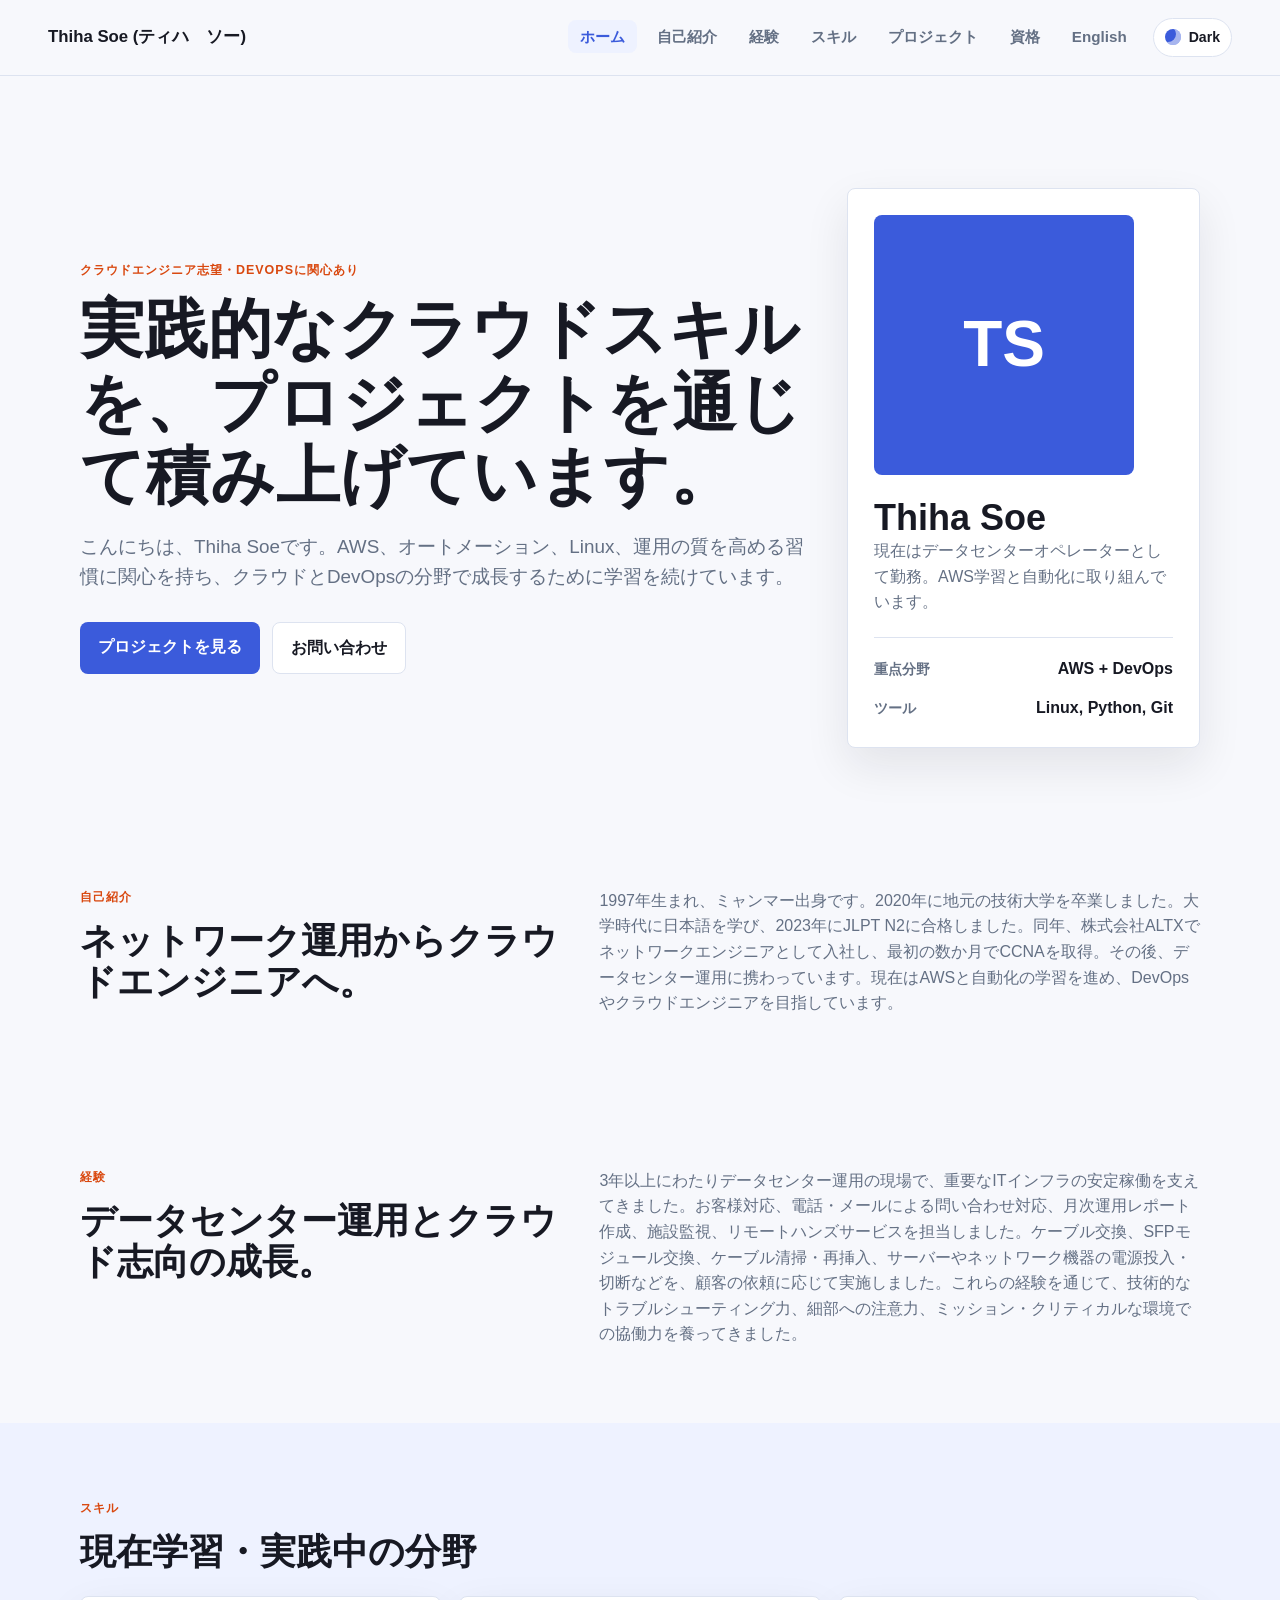
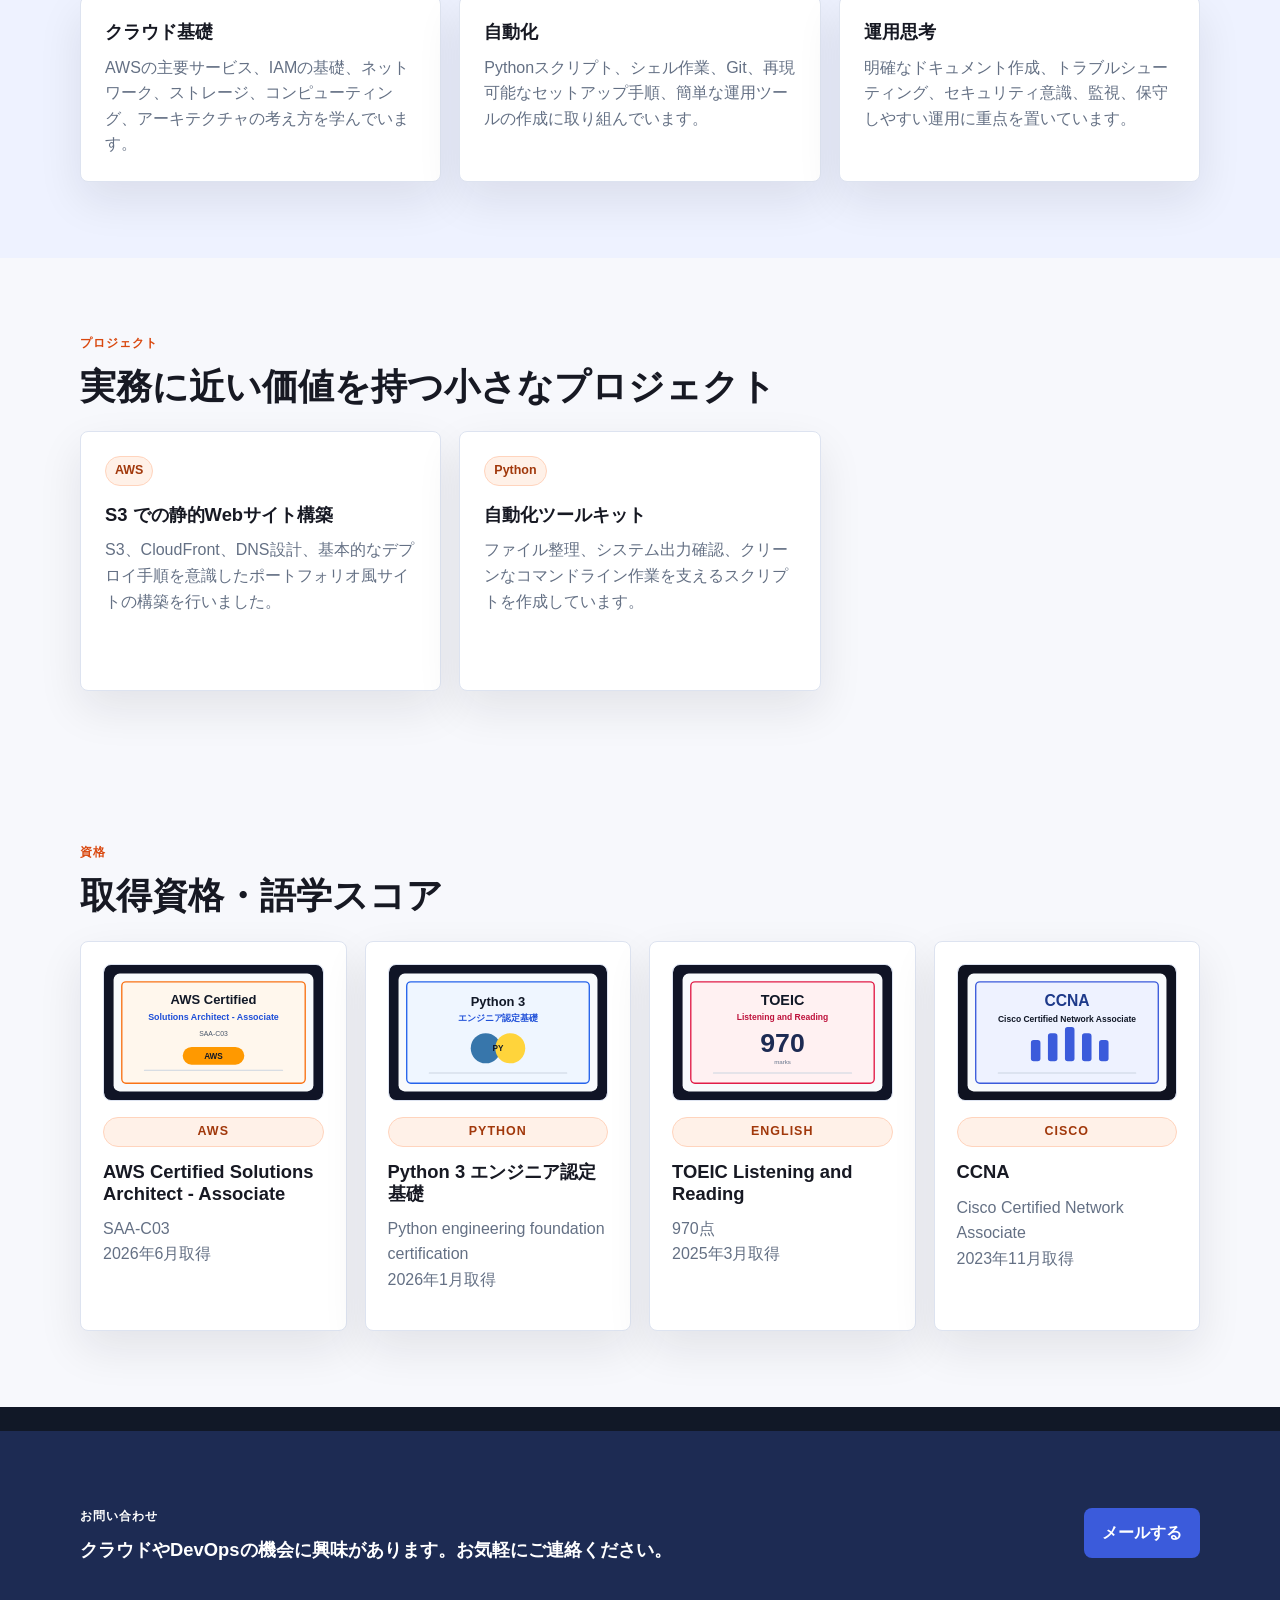
==== pages/japanese.html @ 8c1624e2 "Added Japanese version of the website add another buttom, now can change between English and Japanes" ====
<!DOCTYPE html>
<html lang="ja">
<head>
    <meta charset="UTF-8">
    <meta name="viewport" content="width=device-width, initial-scale=1.0">
    <meta name="description" content="Thiha Soeのポートフォリオ。AWS、自動化、クラウド技術への学習を紹介します。">
    <title>Thiha Soe | Japanese Portfolio</title>
    <link rel="stylesheet" href="../assets/css/style.css">
</head>
<body>
    <nav class="site-nav" aria-label="メインナビゲーション">
        <a class="brand" href="japanese.html">Thiha Soe (ティハ　ソー)</a>
        <div class="nav-actions">
            <ul>
                <li><a href="#home" aria-current="page">ホーム</a></li>
                <li><a href="#about">自己紹介</a></li>
                <li><a href="#experience">経験</a></li>
                <li><a href="#skills">スキル</a></li>
                <li><a href="#projects">プロジェクト</a></li>
                <li><a href="#certificates">資格</a></li>
                <li><a href="../index.html">English</a></li>
            </ul>
            <button class="theme-toggle" type="button" aria-label="ダークモードに切り替える" aria-pressed="false">
                <span class="theme-toggle-icon" aria-hidden="true"></span>
                <span class="theme-toggle-text">Dark</span>
            </button>
        </div>
    </nav>

    <header class="hero" id="home">
        <div class="container hero-grid">
            <div class="hero-copy">
                <p class="eyebrow">クラウドエンジニア志望・DevOpsに関心あり</p>
                <h1>実践的なクラウドスキルを、プロジェクトを通じて積み上げています。</h1>
                <p class="lead">
                    こんにちは、Thiha Soeです。AWS、オートメーション、Linux、運用の質を高める習慣に関心を持ち、クラウドとDevOpsの分野で成長するために学習を続けています。
                </p>
                <div class="hero-actions">
                    <a href="#projects" class="button primary">プロジェクトを見る</a>
                    <a href="#contact" class="button secondary">お問い合わせ</a>
                </div>
            </div>
            <div class="profile-panel" aria-label="ポートフォリオ概要">
                <div class="avatar" aria-hidden="true">TS</div>
                <div>
                    <h2>Thiha Soe</h2>
                    <p>現在はデータセンターオペレーターとして勤務。AWS学習と自動化に取り組んでいます。</p>
                </div>
                <dl class="quick-facts">
                    <div>
                        <dt>重点分野</dt>
                        <dd>AWS + DevOps</dd>
                    </div>
                    <div>
                        <dt>ツール</dt>
                        <dd>Linux, Python, Git</dd>
                    </div>
                </dl>
            </div>
        </div>
    </header>

    <main>
        <section class="section" id="about">
            <div class="container split">
                <div>
                    <p class="eyebrow">自己紹介</p>
                    <h2>ネットワーク運用からクラウドエンジニアへ。</h2>
                </div>
                <p>
                    1997年生まれ、ミャンマー出身です。2020年に地元の技術大学を卒業しました。大学時代に日本語を学び、2023年にJLPT N2に合格しました。同年、株式会社ALTXでネットワークエンジニアとして入社し、最初の数か月でCCNAを取得。その後、データセンター運用に携わっています。現在はAWSと自動化の学習を進め、DevOpsやクラウドエンジニアを目指しています。
                </p>
            </div>
        </section>

        <section class="section" id="experience">
            <div class="container split">
                <div>
                    <p class="eyebrow">経験</p>
                    <h2>データセンター運用とクラウド志向の成長。</h2>
                </div>
                <p>
                    3年以上にわたりデータセンター運用の現場で、重要なITインフラの安定稼働を支えてきました。お客様対応、電話・メールによる問い合わせ対応、月次運用レポート作成、施設監視、リモートハンズサービスを担当しました。ケーブル交換、SFPモジュール交換、ケーブル清掃・再挿入、サーバーやネットワーク機器の電源投入・切断などを、顧客の依頼に応じて実施しました。これらの経験を通じて、技術的なトラブルシューティング力、細部への注意力、ミッション・クリティカルな環境での協働力を養ってきました。
                </p>
            </div>
        </section>

        <section class="section tinted" id="skills">
            <div class="container">
                <div class="section-heading">
                    <p class="eyebrow">スキル</p>
                    <h2>現在学習・実践中の分野</h2>
                </div>
                <div class="grid three-up">
                    <article class="card">
                        <h3>クラウド基礎</h3>
                        <p>AWSの主要サービス、IAMの基礎、ネットワーク、ストレージ、コンピューティング、アーキテクチャの考え方を学んでいます。</p>
                    </article>
                    <article class="card">
                        <h3>自動化</h3>
                        <p>Pythonスクリプト、シェル作業、Git、再現可能なセットアップ手順、簡単な運用ツールの作成に取り組んでいます。</p>
                    </article>
                    <article class="card">
                        <h3>運用思考</h3>
                        <p>明確なドキュメント作成、トラブルシューティング、セキュリティ意識、監視、保守しやすい運用に重点を置いています。</p>
                    </article>
                </div>
            </div>
        </section>

        <section class="section" id="projects">
            <div class="container">
                <div class="section-heading row-heading">
                    <div>
                        <p class="eyebrow">プロジェクト</p>
                        <h2>実務に近い価値を持つ小さなプロジェクト</h2>
                    </div>
                </div>
                <div class="grid three-up">
                    <article class="card project-card">
                        <span class="tag">AWS</span>
                        <h3>S3 での静的Webサイト構築</h3>
                        <p>S3、CloudFront、DNS設計、基本的なデプロイ手順を意識したポートフォリオ風サイトの構築を行いました。</p>
                    </article>
                    <article class="card project-card">
                        <span class="tag">Python</span>
                        <h3>自動化ツールキット</h3>
                        <p>ファイル整理、システム出力確認、クリーンなコマンドライン作業を支えるスクリプトを作成しています。</p>
                    </article>
                </div>
            </div>
        </section>

        <section class="section certificates-section" id="certificates">
            <div class="container">
                <div class="section-heading">
                    <p class="eyebrow">資格</p>
                    <h2>取得資格・語学スコア</h2>
                </div>
                <div class="grid four-up">
                    <article class="certificate-card">
                        <img class="certificate-media" src="../assets/img/certificates/aws-saa-c03.svg" alt="AWS認定ソリューションアーキテクトアソシエイトの証明書プレビュー">
                        <span class="badge">AWS</span>
                        <h3>AWS Certified Solutions Architect - Associate</h3>
                        <p>SAA-C03</p>
                        <p>2026年6月取得</p>
                    </article>
                    <article class="certificate-card">
                        <img class="certificate-media" src="../assets/img/certificates/python-foundation.svg" alt="Python 3エンジニア認定基礎の証明書プレビュー">
                        <span class="badge">Python</span>
                        <h3>Python 3 エンジニア認定基礎</h3>
                        <p>Python engineering foundation certification</p>
                        <p>2026年1月取得</p>
                    </article>
                    <article class="certificate-card">
                        <img class="certificate-media" src="../assets/img/certificates/toeic-970.svg" alt="TOEIC Listening and Readingのスコア証明書プレビュー">
                        <span class="badge">English</span>
                        <h3>TOEIC Listening and Reading</h3>
                        <p>970点</p>
                        <p>2025年3月取得</p>
                    </article>
                    <article class="certificate-card">
                        <img class="certificate-media" src="../assets/img/certificates/ccna.svg" alt="CCNA証明書プレビュー">
                        <span class="badge">Cisco</span>
                        <h3>CCNA</h3>
                        <p>Cisco Certified Network Associate</p>
                        <p>2023年11月取得</p>
                    </article>
                </div>
            </div>
        </section>
    </main>

    <footer>
        <section class="section contact-band" id="contact">
            <div class="container contact-content">
                <div>
                    <p class="eyebrow">お問い合わせ</p>
                    <h3>クラウドやDevOpsの機会に興味があります。お気軽にご連絡ください。</h3>
                </div>
                <a href="mailto:thihasoe20697@gmail.com" class="button primary">メールする</a>
            </div>
        </section>
    </footer>
    <script src="../assets/js/script.js"></script>
</body>
</html>
---- assets/css/style.css ----
:root {
    color-scheme: light;
    --bg: #f7f8fc;
    --surface: #ffffff;
    --surface-soft: #eef2ff;
    --ink: #171923;
    --muted: #647084;
    --primary: #3b5bdb;
    --primary-dark: #1d2b53;
    --on-primary: #ffffff;
    --accent: #d9480f;
    --border: #dde3f0;
    --shadow: 0 18px 45px rgba(23, 25, 35, 0.09);
    --nav-bg: rgba(247, 248, 252, 0.92);
    --tag-bg: #fff1e8;
    --tag-border: #ffd4bd;
    --tag-text: #a1380b;
    --footer-bg: #111827;
    --footer-text: #cbd5e1;
}

:root[data-theme="dark"] {
    color-scheme: dark;
    --bg: #0f1220;
    --surface: #171a2e;
    --surface-soft: #1f2440;
    --ink: #f6f7fb;
    --muted: #adb7d1;
    --primary: #91a7ff;
    --primary-dark: #273469;
    --on-primary: #101426;
    --accent: #ffb86b;
    --border: #303854;
    --shadow: 0 18px 45px rgba(0, 0, 0, 0.32);
    --nav-bg: rgba(15, 18, 32, 0.94);
    --tag-bg: #33283b;
    --tag-border: #65507a;
    --tag-text: #ffd08f;
    --footer-bg: #090b14;
    --footer-text: #c8d0e6;
}

* {
    box-sizing: border-box;
    margin: 0;
    padding: 0;
}

html {
    scroll-behavior: smooth;
}

body {
    background: var(--bg);
    color: var(--ink);
    font-family: Arial, Helvetica, sans-serif;
    line-height: 1.6;
    transition: background 0.2s ease, color 0.2s ease;
}

a {
    color: inherit;
}

.site-nav {
    align-items: center;
    background: var(--nav-bg);
    border-bottom: 1px solid var(--border);
    display: flex;
    gap: 24px;
    justify-content: space-between;
    padding: 18px clamp(18px, 4vw, 48px);
    position: sticky;
    top: 0;
    z-index: 10;
}

.nav-actions {
    align-items: center;
    display: flex;
    gap: 14px;
}

.brand {
    color: var(--ink);
    font-size: 1.05rem;
    font-weight: 800;
    text-decoration: none;
}

.site-nav ul {
    display: flex;
    gap: 8px;
    list-style: none;
}

.theme-toggle {
    align-items: center;
    background: var(--surface);
    border: 1px solid var(--border);
    border-radius: 999px;
    color: var(--ink);
    cursor: pointer;
    display: inline-flex;
    font: inherit;
    font-size: 0.88rem;
    font-weight: 800;
    gap: 8px;
    min-height: 38px;
    padding: 7px 11px;
}

.theme-toggle:hover {
    border-color: var(--primary);
}

.theme-toggle-icon {
    background: var(--primary);
    border-radius: 50%;
    box-shadow: inset -5px -3px 0 rgba(255, 255, 255, 0.55);
    height: 16px;
    width: 16px;
}

:root[data-theme="dark"] .theme-toggle-icon {
    background: var(--accent);
    box-shadow: 0 0 0 4px rgba(255, 184, 107, 0.16);
}

.site-nav a:not(.brand) {
    border-radius: 8px;
    color: var(--muted);
    font-size: 0.95rem;
    font-weight: 700;
    padding: 8px 12px;
    text-decoration: none;
}

.site-nav a:hover,
.site-nav a[aria-current="page"] {
    background: var(--surface-soft);
    color: var(--primary);
}

.container {
    margin: 0 auto;
    width: min(1120px, calc(100% - 36px));
}

.hero {
    padding: clamp(56px, 9vw, 112px) 0 64px;
}

.hero-grid {
    align-items: center;
    display: grid;
    gap: 34px;
    grid-template-columns: minmax(0, 1.35fr) minmax(280px, 0.65fr);
}

.hero-copy {
    max-width: 760px;
}

.eyebrow {
    color: var(--accent);
    font-size: 0.78rem;
    font-weight: 800;
    letter-spacing: 0.08em;
    margin-bottom: 12px;
    text-transform: uppercase;
}

h1,
h2,
h3 {
    line-height: 1.15;
}

h1 {
    font-size: clamp(2.4rem, 5vw, 4.8rem);
    max-width: 840px;
}

h2 {
    font-size: clamp(1.45rem, 3vw, 2.25rem);
}

h3 {
    font-size: 1.15rem;
}

p {
    color: var(--muted);
}

.lead {
    color: var(--muted);
    font-size: clamp(1.02rem, 2vw, 1.18rem);
    margin-top: 18px;
}

.hero-actions {
    display: flex;
    flex-wrap: wrap;
    gap: 12px;
    margin-top: 30px;
}

.button {
    border-radius: 8px;
    display: inline-flex;
    font-weight: 800;
    justify-content: center;
    min-height: 46px;
    padding: 12px 18px;
    text-decoration: none;
    transition: background 0.2s ease, color 0.2s ease, transform 0.2s ease;
}

.button:hover {
    transform: translateY(-2px);
}

.button.primary {
    background: var(--primary);
    color: var(--on-primary);
}

.button.primary:hover {
    background: var(--primary-dark);
}

.button.secondary {
    background: var(--surface);
    border: 1px solid var(--border);
    color: var(--ink);
}

.profile-panel {
    background: var(--surface);
    border: 1px solid var(--border);
    border-radius: 8px;
    box-shadow: var(--shadow);
    display: grid;
    gap: 22px;
    padding: 26px;
}

.avatar {
    align-items: center;
    aspect-ratio: 1;
    background: var(--primary);
    border-radius: 8px;
    color: var(--on-primary);
    display: grid;
    font-size: clamp(2.4rem, 5vw, 4rem);
    font-weight: 900;
    justify-items: center;
    width: min(100%, 260px);
}

.quick-facts {
    border-top: 1px solid var(--border);
    display: grid;
    gap: 14px;
    padding-top: 18px;
}

.quick-facts div {
    align-items: baseline;
    display: flex;
    justify-content: space-between;
    gap: 16px;
}

.quick-facts dt {
    color: var(--muted);
    font-size: 0.86rem;
    font-weight: 700;
}

.quick-facts dd {
    color: var(--ink);
    font-weight: 800;
    text-align: right;
}

.section {
    padding: clamp(42px, 7vw, 76px) 0;
}

.page {
    min-height: 72vh;
}

.tinted {
    background: var(--surface-soft);
}

.split {
    align-items: start;
    display: grid;
    gap: 28px;
    grid-template-columns: minmax(0, 0.9fr) minmax(0, 1.1fr);
}

.section-heading {
    margin-bottom: 24px;
}

.row-heading {
    align-items: end;
    display: flex;
    gap: 18px;
    justify-content: space-between;
}

.text-link {
    color: var(--primary);
    font-weight: 800;
    text-decoration-thickness: 2px;
    text-underline-offset: 4px;
}

.grid {
    display: grid;
    gap: 18px;
}

.two-up {
    grid-template-columns: repeat(2, minmax(0, 1fr));
}

.three-up {
    grid-template-columns: repeat(3, minmax(0, 1fr));
}

.card {
    background: var(--surface);
    border: 1px solid var(--border);
    border-radius: 8px;
    box-shadow: var(--shadow);
    padding: 24px;
}

.card h2,
.card h3 {
    margin-bottom: 12px;
}

.project-card {
    display: flex;
    flex-direction: column;
    min-height: 260px;
}

.tag {
    align-items: center;
    align-self: flex-start;
    background: var(--tag-bg);
    border: 1px solid var(--tag-border);
    border-radius: 999px;
    color: var(--tag-text);
    display: inline-flex;
    font-size: 0.78rem;
    font-weight: 900;
    justify-content: center;
    margin-bottom: 18px;
    min-height: 28px;
    padding: 4px 9px;
    text-align: center;
}

.four-up {
    grid-template-columns: repeat(auto-fit, minmax(220px, 1fr));
}

.certificates-section {
    background: var(--bg);
}

.certificate-card {
    background: var(--surface);
    border: 1px solid var(--border);
    border-radius: 8px;
    box-shadow: var(--shadow);
    display: flex;
    flex-direction: column;
    min-height: 390px;
    padding: 22px;
}

.certificate-media {
    aspect-ratio: 16 / 10;
    background: var(--surface-soft);
    border: 1px solid var(--border);
    border-radius: 8px;
    display: block;
    margin-bottom: 16px;
    object-fit: cover;
    width: 100%;
}

.certificate-card .badge {
    align-items: center;
    background: var(--tag-bg);
    border: 1px solid var(--tag-border);
    border-radius: 999px;
    color: var(--tag-text);
    display: inline-flex;
    font-size: 0.78rem;
    font-weight: 900;
    justify-content: center;
    letter-spacing: 0.08em;
    margin-bottom: 14px;
    min-height: 28px;
    padding: 4px 10px;
    text-align: center;
    text-transform: uppercase;
}

.certificate-card h3 {
    margin-bottom: 12px;
}

.credential-actions {
    margin-top: auto;
    padding-top: 18px;
}

.button.small {
    font-size: 0.88rem;
    min-height: 40px;
    padding: 9px 12px;
    width: 100%;
}

.cert-icon {
    align-items: center;
    background: var(--surface-soft);
    border: 1px solid var(--border);
    border-radius: 14px;
    display: inline-flex;
    height: 54px;
    justify-content: center;
    margin-bottom: 12px;
    width: 54px;
}

.cert-icon svg {
    height: 32px;
    width: 32px;
}

.badge-row {
    display: flex;
    flex-wrap: wrap;
    gap: 8px;
    margin-top: 14px;
}

.pill {
    background: var(--surface-soft);
    border: 1px solid var(--border);
    border-radius: 999px;
    color: var(--primary);
    display: inline-block;
    font-size: 0.76rem;
    font-weight: 700;
    padding: 4px 8px;
}

.check-list,
.mini-list {
    list-style: none;
}

.check-list li,
.mini-list li {
    color: var(--muted);
    padding-left: 22px;
    position: relative;
}

.check-list li + li,
.mini-list li + li {
    margin-top: 9px;
}

.check-list li::before,
.mini-list li::before {
    background: var(--primary);
    border-radius: 50%;
    content: "";
    height: 7px;
    left: 0;
    position: absolute;
    top: 0.6em;
    width: 7px;
}

.mini-list {
    border-top: 1px solid var(--border);
    margin-top: auto;
    padding-top: 18px;
}

.timeline {
    display: grid;
    gap: 16px;
}

.timeline article {
    align-items: start;
    background: var(--surface);
    border: 1px solid var(--border);
    border-radius: 8px;
    display: grid;
    gap: 18px;
    grid-template-columns: 54px 1fr;
    padding: 20px;
}

.timeline span {
    align-items: center;
    background: var(--primary);
    border-radius: 8px;
    color: #ffffff;
    display: grid;
    font-weight: 900;
    height: 44px;
    justify-items: center;
}

.contact-band {
    background: var(--primary-dark);
}

.contact-band h2,
.contact-band .eyebrow {
    color: #ffffff;
}

.contact-content {
    align-items: center;
    display: flex;
    gap: 22px;
    justify-content: space-between;
}

footer {
    background: var(--footer-bg);
    color: #ffffff;
    padding: 24px 0;
}

footer p {
    color: var(--footer-text);
}

.footer-content {
    align-items: center;
    display: flex;
    flex-wrap: wrap;
    gap: 12px;
    justify-content: space-between;
}

@media (max-width: 860px) {
    .hero-grid,
    .split,
    .two-up,
    .three-up,
    .four-up {
        grid-template-columns: 1fr;
    }

    .profile-panel {
        max-width: 460px;
    }

    .row-heading,
    .contact-content {
        align-items: flex-start;
        flex-direction: column;
    }
}

@media (max-width: 620px) {
    .site-nav {
        align-items: flex-start;
        flex-direction: column;
    }

    .nav-actions {
        align-items: flex-start;
        flex-direction: column;
        width: 100%;
    }

    .site-nav ul {
        flex-wrap: wrap;
    }

    .button {
        width: 100%;
    }

    .hero-actions {
        width: 100%;
    }

    .quick-facts div {
        align-items: flex-start;
        flex-direction: column;
        gap: 2px;
    }

    .quick-facts dd {
        text-align: left;
    }
}
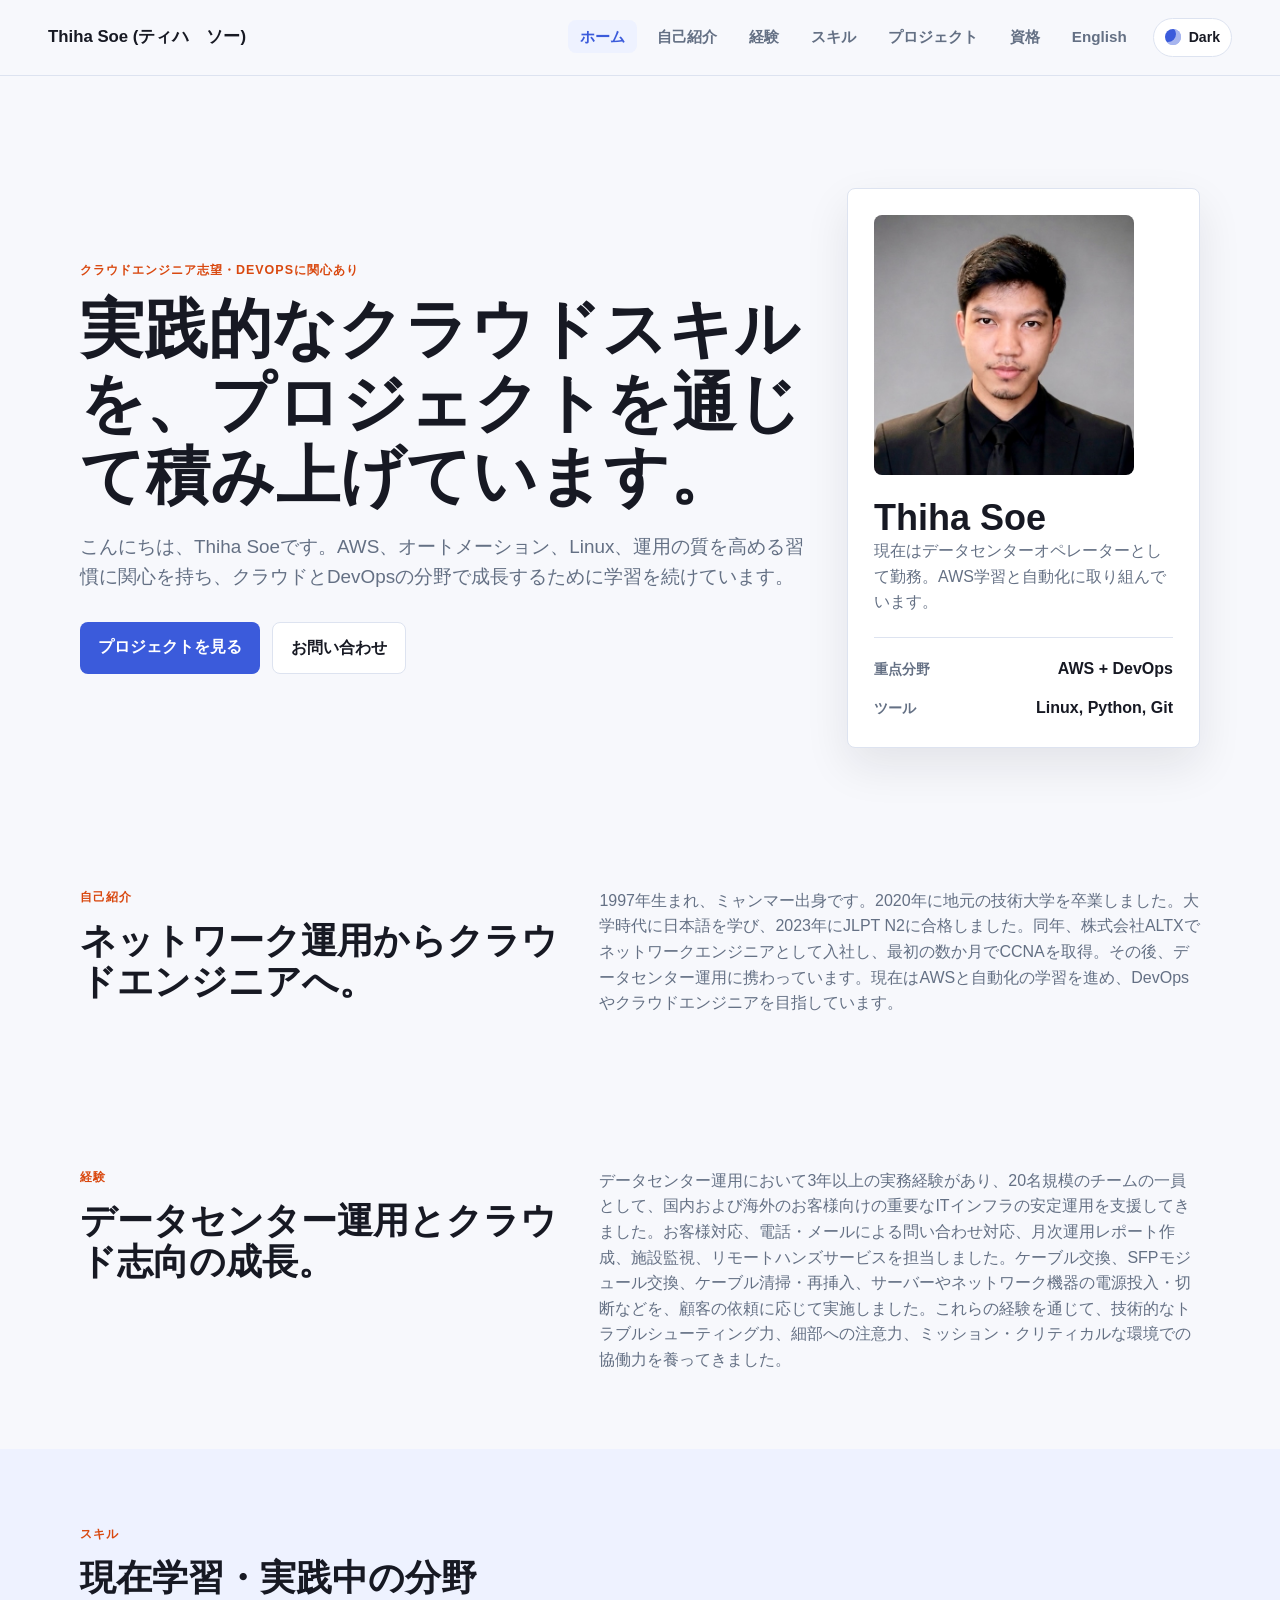
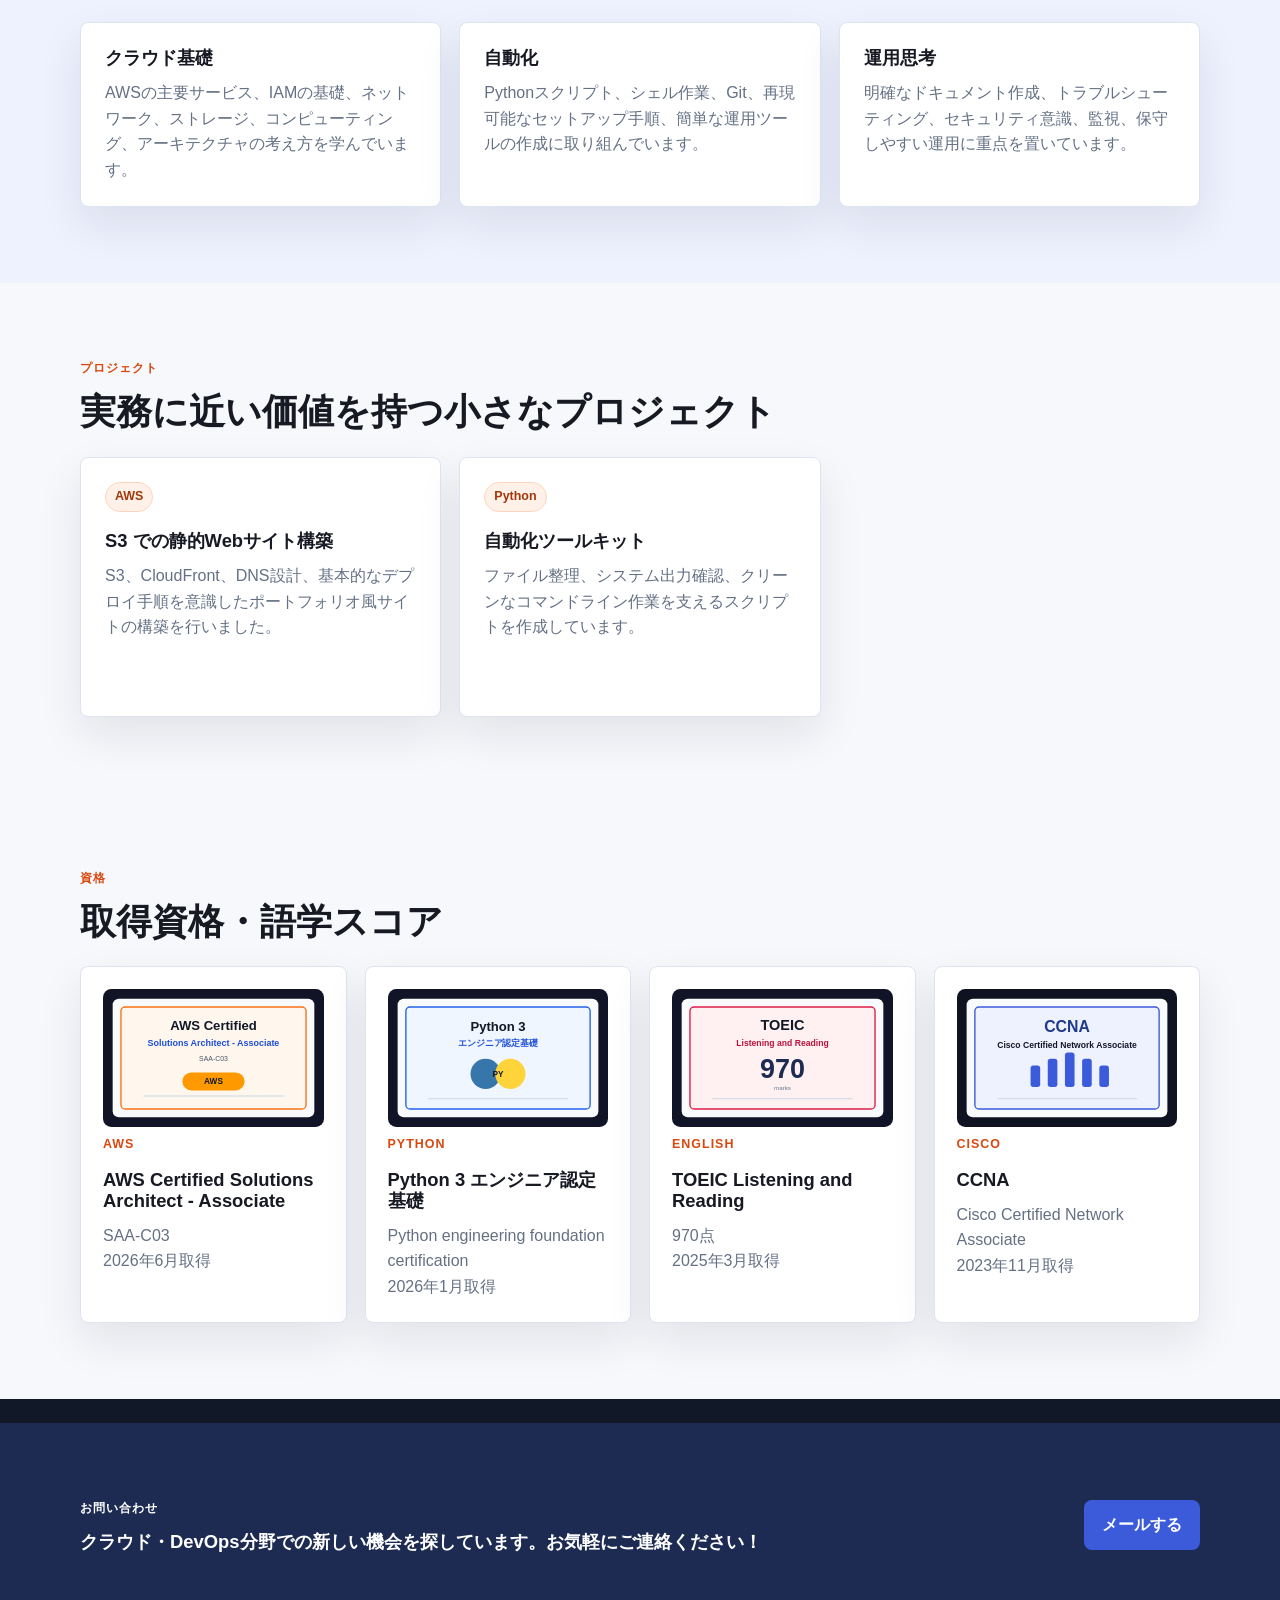
==== commit 3f899ff4: "Added domestic and international in the introduction section and ajust the border" ====
--- a/pages/japanese.html
+++ b/pages/japanese.html
@@ -41,7 +41,7 @@
                 </div>
             </div>
             <div class="profile-panel" aria-label="ポートフォリオ概要">
-                <div class="avatar" aria-hidden="true">TS</div>
+                <div class="avatar" aria-hidden="true"><img src="../assets/images/Thiha_Soe.jpeg" alt="Thiha Soe"></div>
                 <div>
                     <h2>Thiha Soe</h2>
                     <p>現在はデータセンターオペレーターとして勤務。AWS学習と自動化に取り組んでいます。</p>
@@ -80,7 +80,7 @@
                     <h2>データセンター運用とクラウド志向の成長。</h2>
                 </div>
                 <p>
-                    3年以上にわたりデータセンター運用の現場で、重要なITインフラの安定稼働を支えてきました。お客様対応、電話・メールによる問い合わせ対応、月次運用レポート作成、施設監視、リモートハンズサービスを担当しました。ケーブル交換、SFPモジュール交換、ケーブル清掃・再挿入、サーバーやネットワーク機器の電源投入・切断などを、顧客の依頼に応じて実施しました。これらの経験を通じて、技術的なトラブルシューティング力、細部への注意力、ミッション・クリティカルな環境での協働力を養ってきました。
+                    データセンター運用において3年以上の実務経験があり、20名規模のチームの一員として、国内および海外のお客様向けの重要なITインフラの安定運用を支援してきました。お客様対応、電話・メールによる問い合わせ対応、月次運用レポート作成、施設監視、リモートハンズサービスを担当しました。ケーブル交換、SFPモジュール交換、ケーブル清掃・再挿入、サーバーやネットワーク機器の電源投入・切断などを、顧客の依頼に応じて実施しました。これらの経験を通じて、技術的なトラブルシューティング力、細部への注意力、ミッション・クリティカルな環境での協働力を養ってきました。
                 </p>
             </div>
         </section>
@@ -176,7 +176,7 @@
             <div class="container contact-content">
                 <div>
                     <p class="eyebrow">お問い合わせ</p>
-                    <h3>クラウドやDevOpsの機会に興味があります。お気軽にご連絡ください。</h3>
+                    <h3>クラウド・DevOps分野での新しい機会を探しています。お気軽にご連絡ください！</h3>
                 </div>
                 <a href="mailto:thihasoe20697@gmail.com" class="button primary">メールする</a>
             </div>
--- a/assets/css/style.css
+++ b/assets/css/style.css
@@ -257,7 +257,16 @@
     font-size: clamp(2.4rem, 5vw, 4rem);
     font-weight: 900;
     justify-items: center;
+    overflow: hidden;
     width: min(100%, 260px);
+}
+
+.avatar img {
+    display: block;
+    height: 100%;
+    object-fit: cover;
+    object-position: center;
+    width: 100%;
 }
 
 .quick-facts {
@@ -373,7 +382,7 @@
 }
 
 .four-up {
-    grid-template-columns: repeat(auto-fit, minmax(220px, 1fr));
+    grid-template-columns: repeat(4, minmax(0, 1fr));
 }
 
 .certificates-section {
@@ -385,90 +394,22 @@
     border: 1px solid var(--border);
     border-radius: 8px;
     box-shadow: var(--shadow);
-    display: flex;
-    flex-direction: column;
-    min-height: 390px;
+    min-height: 190px;
     padding: 22px;
 }
 
-.certificate-media {
-    aspect-ratio: 16 / 10;
-    background: var(--surface-soft);
-    border: 1px solid var(--border);
-    border-radius: 8px;
+.certificate-card span {
+    color: var(--accent);
     display: block;
-    margin-bottom: 16px;
-    object-fit: cover;
-    width: 100%;
-}
-
-.certificate-card .badge {
-    align-items: center;
-    background: var(--tag-bg);
-    border: 1px solid var(--tag-border);
-    border-radius: 999px;
-    color: var(--tag-text);
-    display: inline-flex;
     font-size: 0.78rem;
     font-weight: 900;
-    justify-content: center;
     letter-spacing: 0.08em;
     margin-bottom: 14px;
-    min-height: 28px;
-    padding: 4px 10px;
-    text-align: center;
     text-transform: uppercase;
 }
 
 .certificate-card h3 {
     margin-bottom: 12px;
-}
-
-.credential-actions {
-    margin-top: auto;
-    padding-top: 18px;
-}
-
-.button.small {
-    font-size: 0.88rem;
-    min-height: 40px;
-    padding: 9px 12px;
-    width: 100%;
-}
-
-.cert-icon {
-    align-items: center;
-    background: var(--surface-soft);
-    border: 1px solid var(--border);
-    border-radius: 14px;
-    display: inline-flex;
-    height: 54px;
-    justify-content: center;
-    margin-bottom: 12px;
-    width: 54px;
-}
-
-.cert-icon svg {
-    height: 32px;
-    width: 32px;
-}
-
-.badge-row {
-    display: flex;
-    flex-wrap: wrap;
-    gap: 8px;
-    margin-top: 14px;
-}
-
-.pill {
-    background: var(--surface-soft);
-    border: 1px solid var(--border);
-    border-radius: 999px;
-    color: var(--primary);
-    display: inline-block;
-    font-size: 0.76rem;
-    font-weight: 700;
-    padding: 4px 8px;
 }
 
 .check-list,
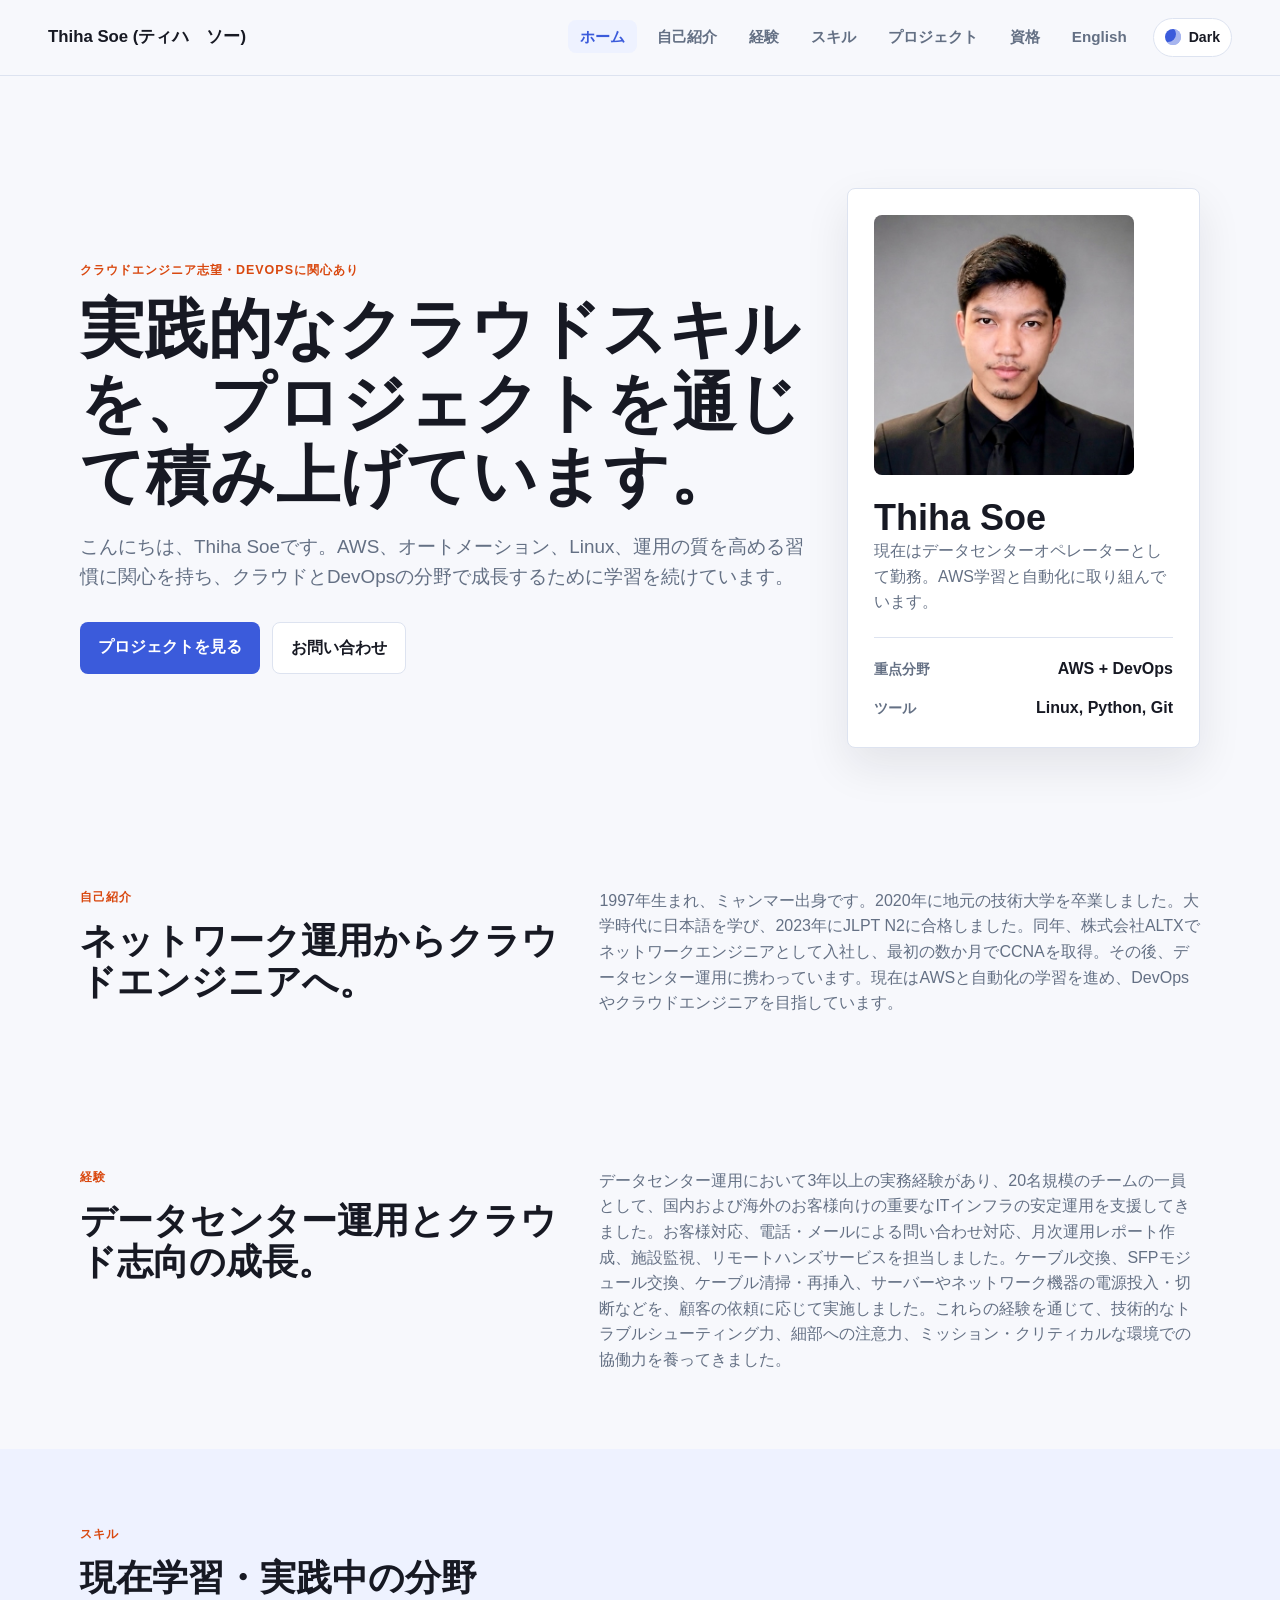
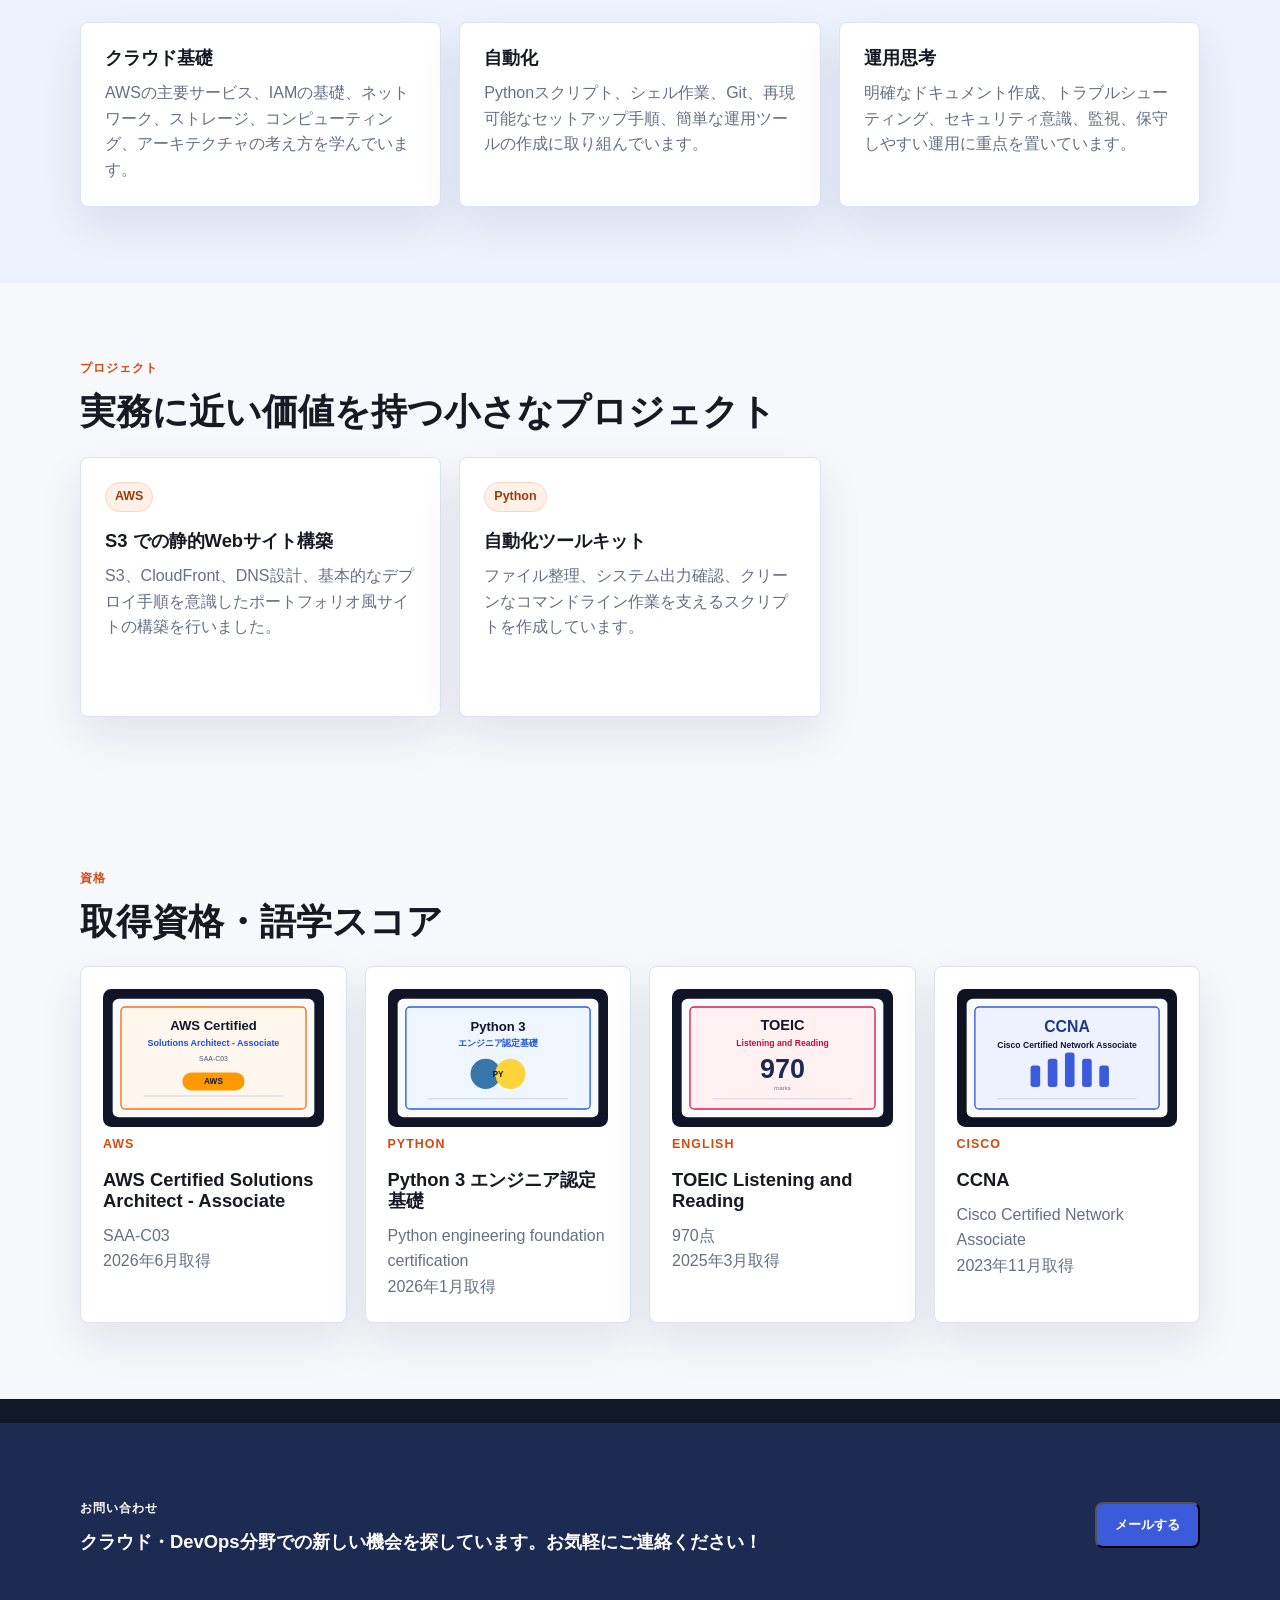
==== commit 83de934f: ""Imporved contact form UX and loading state"" ====
--- a/pages/japanese.html
+++ b/pages/japanese.html
@@ -178,7 +178,22 @@
                     <p class="eyebrow">お問い合わせ</p>
                     <h3>クラウド・DevOps分野での新しい機会を探しています。お気軽にご連絡ください！</h3>
                 </div>
-                <a href="mailto:thihasoe20697@gmail.com" class="button primary">メールする</a>
+
+                <button id="contact-toggle" class="button primary" type="button">メールする</button>
+
+                <div id="contact-modal" class="contact-modal" hidden>
+                    <form id="contact-form" class="contact-form">
+                        <input type="text" id="name" name="name" placeholder="お名前" required>
+                        <input type="email" id="email" name="email" placeholder="メールアドレス" required>
+                        <input type="text" id="subject" name="subject" placeholder="件名" required>
+                        <textarea id="message" name="message" rows="6" placeholder="メッセージ" required></textarea>
+                        <div class="contact-actions">
+                            <button id="submit-button" type="submit" class="button primary">送信</button>
+                            <button type="button" id="contact-close" class="button secondary">キャンセル</button>
+                        </div>
+                        <p id="status-message"></p>
+                    </form>
+                </div>
             </div>
         </section>
     </footer>
--- a/assets/css/style.css
+++ b/assets/css/style.css
@@ -490,6 +490,69 @@
     justify-content: space-between;
 }
 
+.contact-modal {
+    align-items: center;
+    background: rgba(8, 12, 30, 0.75);
+    bottom: 0;
+    display: grid;
+    inset: 0;
+    justify-items: center;
+    left: 0;
+    padding: 24px;
+    position: fixed;
+    right: 0;
+    top: 0;
+    z-index: 50;
+}
+
+.contact-modal[hidden] {
+    display: none !important;
+}
+
+.contact-form {
+    background: var(--surface);
+    border-radius: 24px;
+    box-shadow: 0 28px 80px rgba(17, 24, 39, 0.25);
+    display: grid;
+    gap: 16px;
+    max-height: min(90vh, 840px);
+    max-width: 520px;
+    overflow: auto;
+    padding: 28px;
+    width: min(100%, 520px);
+}
+
+.contact-form input,
+.contact-form textarea {
+    background: var(--bg);
+    border: 1px solid var(--border);
+    border-radius: 14px;
+    color: var(--ink);
+    font: inherit;
+    padding: 14px 16px;
+    width: 100%;
+}
+
+.contact-form input:focus,
+.contact-form textarea:focus {
+    border-color: var(--primary);
+    outline: none;
+    box-shadow: 0 0 0 4px rgba(59, 91, 219, 0.12);
+}
+
+.contact-actions {
+    display: flex;
+    flex-wrap: wrap;
+    gap: 12px;
+    justify-content: flex-end;
+}
+
+.contact-form p {
+    color: var(--muted);
+    font-size: 0.95rem;
+    margin-top: 4px;
+}
+
 footer {
     background: var(--footer-bg);
     color: #ffffff;
